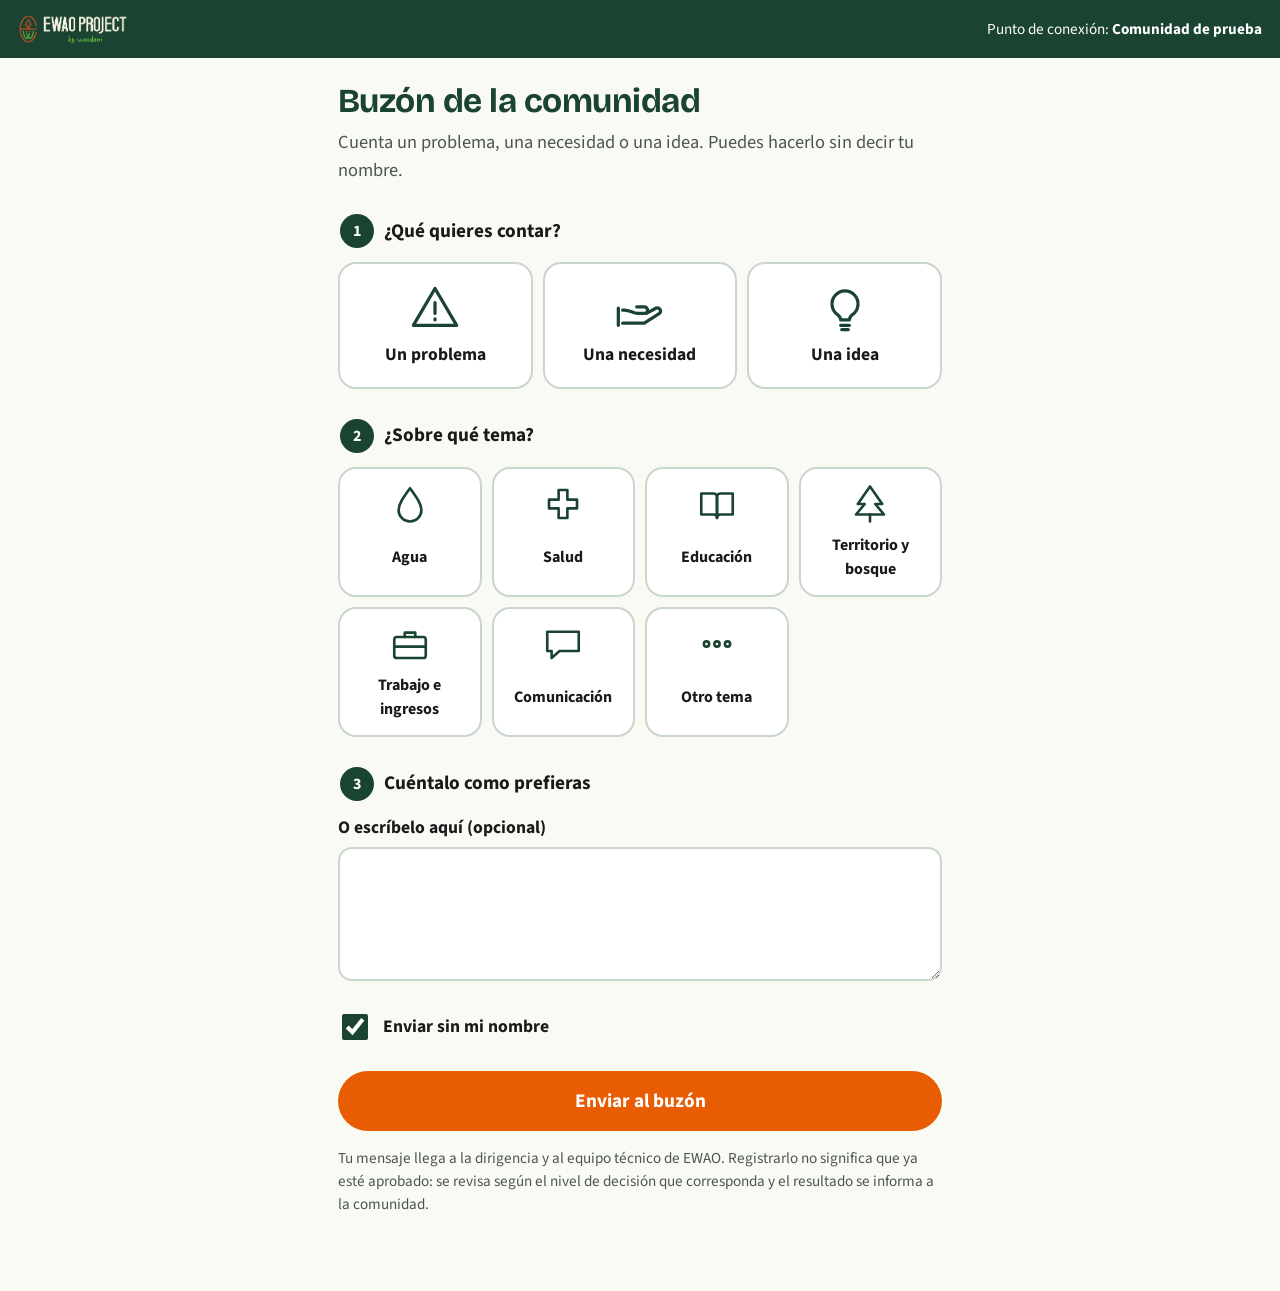
==== buzon/index.html @ 9b8c84fd "Add files via upload" ====
<!doctype html>
<html lang="es">
<head>
<meta charset="utf-8">
<meta name="viewport" content="width=device-width, initial-scale=1">
<title>Buzón comunitario Keweriono</title>
<meta name="robots" content="noindex">
<link rel="icon" href="../assets/img/favicon.png">
<link rel="preconnect" href="https://fonts.googleapis.com">
<link rel="preconnect" href="https://fonts.gstatic.com" crossorigin>
<link href="https://fonts.googleapis.com/css2?family=Bricolage+Grotesque:opsz,wght@12..96,700;12..96,800&family=Source+Sans+3:wght@400;600;700&display=swap" rel="stylesheet">
<link rel="stylesheet" href="buzon.css">
<script src="../config.js"></script>
</head>
<body>
<header class="bz-top">
  <img src="../assets/img/logo-ewao.png" alt="EWAO Project by Waodani" width="120" height="32">
  <p class="bz-place">Punto de conexión: <strong id="comunidad">Comunidad</strong></p>
</header>

<main class="bz">
  <h1>Buzón de la comunidad</h1>
  <p class="bz-lead">Cuenta un problema, una necesidad o una idea. Puedes hacerlo sin decir tu nombre.</p>

  <form id="bz" novalidate>
    <fieldset>
      <legend><span class="n">1</span>¿Qué quieres contar?</legend>
      <div class="big3">
        <label class="tile"><input type="radio" name="tipo" value="problema" required>
          <svg viewBox="0 0 48 48" aria-hidden="true"><path d="M24 6 44 40H4Z"/><path d="M24 19v10M24 34v1"/></svg><span>Un problema</span></label>
        <label class="tile"><input type="radio" name="tipo" value="necesidad">
          <svg viewBox="0 0 48 48" aria-hidden="true"><path d="M8 26c6-1 9 3 14 3h6a3 3 0 0 0 0-6h-7"/><path d="M8 38h20l14-9a3 3 0 0 0-3-5l-9 5"/><path d="M4 24v16"/></svg><span>Una necesidad</span></label>
        <label class="tile"><input type="radio" name="tipo" value="idea">
          <svg viewBox="0 0 48 48" aria-hidden="true"><path d="M17 30a12 12 0 1 1 14 0c-2 1.5-3 3-3 5H20c0-2-1-3.5-3-5Z"/><path d="M20 40h8M21 44h6"/></svg><span>Una idea</span></label>
      </div>
    </fieldset>

    <fieldset>
      <legend><span class="n">2</span>¿Sobre qué tema?</legend>
      <div class="grid-tema">
        <label class="tile sm"><input type="radio" name="tema" value="agua" required><svg viewBox="0 0 48 48" aria-hidden="true"><path d="M24 6c8 11 13 18 13 25a13 13 0 0 1-26 0c0-7 5-14 13-25Z"/></svg><span>Agua</span></label>
        <label class="tile sm"><input type="radio" name="tema" value="salud"><svg viewBox="0 0 48 48" aria-hidden="true"><path d="M19 8h10v11h11v10H29v11H19V29H8V19h11Z"/></svg><span>Salud</span></label>
        <label class="tile sm"><input type="radio" name="tema" value="educacion"><svg viewBox="0 0 48 48" aria-hidden="true"><path d="M6 12h14a4 4 0 0 1 4 4v24a4 4 0 0 0-4-4H6Z"/><path d="M42 12H28a4 4 0 0 0-4 4v24a4 4 0 0 1 4-4h14Z"/></svg><span>Educación</span></label>
        <label class="tile sm"><input type="radio" name="tema" value="territorio"><svg viewBox="0 0 48 48" aria-hidden="true"><path d="M24 4 10 24h8L8 36h32L30 24h8Z"/><path d="M24 36v8"/></svg><span>Territorio y bosque</span></label>
        <label class="tile sm"><input type="radio" name="tema" value="trabajo"><svg viewBox="0 0 48 48" aria-hidden="true"><rect x="6" y="16" width="36" height="24" rx="3"/><path d="M18 16v-5h12v5M6 27h36"/></svg><span>Trabajo e ingresos</span></label>
        <label class="tile sm"><input type="radio" name="tema" value="comunicacion"><svg viewBox="0 0 48 48" aria-hidden="true"><path d="M6 10h36v22H20l-9 8v-8H6Z"/></svg><span>Comunicación</span></label>
        <label class="tile sm"><input type="radio" name="tema" value="otro"><svg viewBox="0 0 48 48" aria-hidden="true"><circle cx="12" cy="24" r="3"/><circle cx="24" cy="24" r="3"/><circle cx="36" cy="24" r="3"/></svg><span>Otro tema</span></label>
      </div>
    </fieldset>

    <fieldset>
      <legend><span class="n">3</span>Cuéntalo como prefieras</legend>
      <a class="voice" id="voice" href="#" hidden>
        <svg viewBox="0 0 48 48" aria-hidden="true"><rect x="17" y="4" width="14" height="24" rx="7"/><path d="M10 22a14 14 0 0 0 28 0M24 36v8M16 44h16"/></svg>
        <span><strong>Enviar nota de voz</strong>Se abre WhatsApp. Puedes hablar en Wao Tededo o en español.</span>
      </a>
      <label class="lbl" for="msg">O escríbelo aquí (opcional)</label>
      <textarea id="msg" rows="4" maxlength="1500"></textarea>
    </fieldset>

    <fieldset class="anon">
      <label class="switch"><input type="checkbox" id="anon" checked><span>Enviar sin mi nombre</span></label>
      <div id="nameWrap" hidden>
        <label class="lbl" for="nombre">Tu nombre</label>
        <input id="nombre" autocomplete="name">
      </div>
    </fieldset>

    <p class="bz-err" id="err" role="alert" hidden>Elige qué quieres contar y el tema para poder enviarlo.</p>
    <button class="send" type="submit" id="send">Enviar al buzón</button>
    <p class="bz-small">Tu mensaje llega a la dirigencia y al equipo técnico de EWAO. Registrarlo no significa que ya esté aprobado: se revisa según el nivel de decisión que corresponda y el resultado se informa a la comunidad.</p>
  </form>

  <section class="done" id="done" hidden tabindex="-1">
    <svg viewBox="0 0 48 48" aria-hidden="true"><circle cx="24" cy="24" r="20"/><path d="M15 25l6 6 12-13"/></svg>
    <h2>Mensaje recibido</h2>
    <p>Gracias. La dirigencia y el equipo técnico de EWAO lo van a revisar. Verás el avance en el informe de tu comunidad.</p>
    <button class="send ghost" type="button" id="again">Enviar otro mensaje</button>
  </section>
</main>
<script src="buzon.js"></script>
</body>
</html>
---- buzon/buzon.css ----
[hidden] { display: none !important; }
:root { --selva: #1B4332; --rio: #40916C; --achiote: #E85D04; --arena: #FAFAF5; --carbon: #1A1A1A; --hoja: #E4EFE8; --linea: #C9D6CE; --gris: #4A5650; }
* { box-sizing: border-box; }
body { margin: 0; font-family: "Source Sans 3", system-ui, sans-serif; font-size: 1.1rem; line-height: 1.5; background: var(--arena); color: var(--carbon); }
:focus-visible { outline: 3px solid var(--achiote); outline-offset: 3px; }
.bz-top { background: var(--selva); color: #fff; padding: 14px 18px; display: flex; align-items: center; justify-content: space-between; gap: 12px; flex-wrap: wrap; }
.bz-top img { height: 30px; width: auto; }
.bz-place { margin: 0; font-size: .95rem; }
.bz { max-width: 640px; margin: 0 auto; padding: 26px 18px 60px; }
h1, h2 { font-family: "Bricolage Grotesque", system-ui, sans-serif; letter-spacing: -.015em; margin: 0; }
h1 { font-size: 2.1rem; line-height: 1.05; color: var(--selva); }
.bz-lead { margin: 10px 0 0; font-size: 1.15rem; color: var(--gris); }
fieldset { border: 0; padding: 0; margin: 30px 0 0; }
legend { font-weight: 700; font-size: 1.2rem; display: flex; align-items: center; gap: 10px; margin-bottom: 14px; }
.n { display: inline-grid; place-items: center; width: 34px; height: 34px; border-radius: 50%; background: var(--selva); color: #fff; font-size: 1rem; }
.big3 { display: grid; grid-template-columns: repeat(3, 1fr); gap: 10px; }
.grid-tema { display: grid; grid-template-columns: repeat(auto-fill, minmax(140px, 1fr)); gap: 10px; }
.tile { position: relative; display: grid; justify-items: center; gap: 8px; padding: 18px 8px; border: 2px solid var(--linea); border-radius: 18px; background: #fff; cursor: pointer; text-align: center; font-weight: 700; }
.tile.sm { padding: 14px 8px; font-size: 1rem; }
.tile input { position: absolute; opacity: 0; inset: 0; cursor: pointer; }
.tile svg { width: 52px; height: 52px; fill: none; stroke: var(--selva); stroke-width: 3; stroke-linecap: round; stroke-linejoin: round; }
.tile.sm svg { width: 42px; height: 42px; }
.tile:has(input:checked) { border-color: var(--selva); background: var(--hoja); box-shadow: inset 0 0 0 2px var(--selva); }
.tile:has(input:focus-visible) { outline: 3px solid var(--achiote); outline-offset: 2px; }
.voice { display: flex; gap: 14px; align-items: center; padding: 16px; border-radius: 18px; background: var(--rio); color: #fff; text-decoration: none; margin-bottom: 18px; }
.voice svg { width: 46px; height: 46px; flex: none; fill: none; stroke: #fff; stroke-width: 3; stroke-linecap: round; }
.voice strong { display: block; font-size: 1.15rem; }
.voice span { font-size: .98rem; }
.lbl { display: block; font-weight: 700; margin-bottom: 6px; }
textarea, input:not([type]) { width: 100%; font: inherit; padding: 12px 14px; border: 2px solid var(--linea); border-radius: 14px; background: #fff; }
.anon { margin-top: 22px; }
.switch { display: flex; align-items: center; gap: 12px; font-weight: 700; cursor: pointer; }
.switch input { width: 26px; height: 26px; accent-color: var(--selva); }
#nameWrap { margin-top: 14px; }
.send { margin-top: 28px; width: 100%; min-height: 60px; border: 0; border-radius: 999px; background: var(--achiote); color: #fff; font: 700 1.2rem "Source Sans 3", sans-serif; cursor: pointer; }
.send[disabled] { opacity: .6; }
.send.ghost { background: transparent; color: var(--selva); border: 2px solid var(--selva); }
.bz-err { color: #c2410c; font-weight: 700; margin: 18px 0 0; }
.bz-small { font-size: .95rem; color: var(--gris); margin-top: 16px; }
.done { text-align: center; padding-top: 30px; }
.done svg { width: 84px; height: 84px; fill: none; stroke: var(--rio); stroke-width: 3; stroke-linecap: round; stroke-linejoin: round; }
.done h2 { font-size: 1.9rem; color: var(--selva); margin-top: 10px; }
.done p { color: var(--gris); }
@media (max-width: 420px) { .big3 { grid-template-columns: 1fr; } .big3 .tile { grid-template-columns: 52px 1fr; justify-items: start; align-items: center; text-align: left; padding: 14px 16px; } }
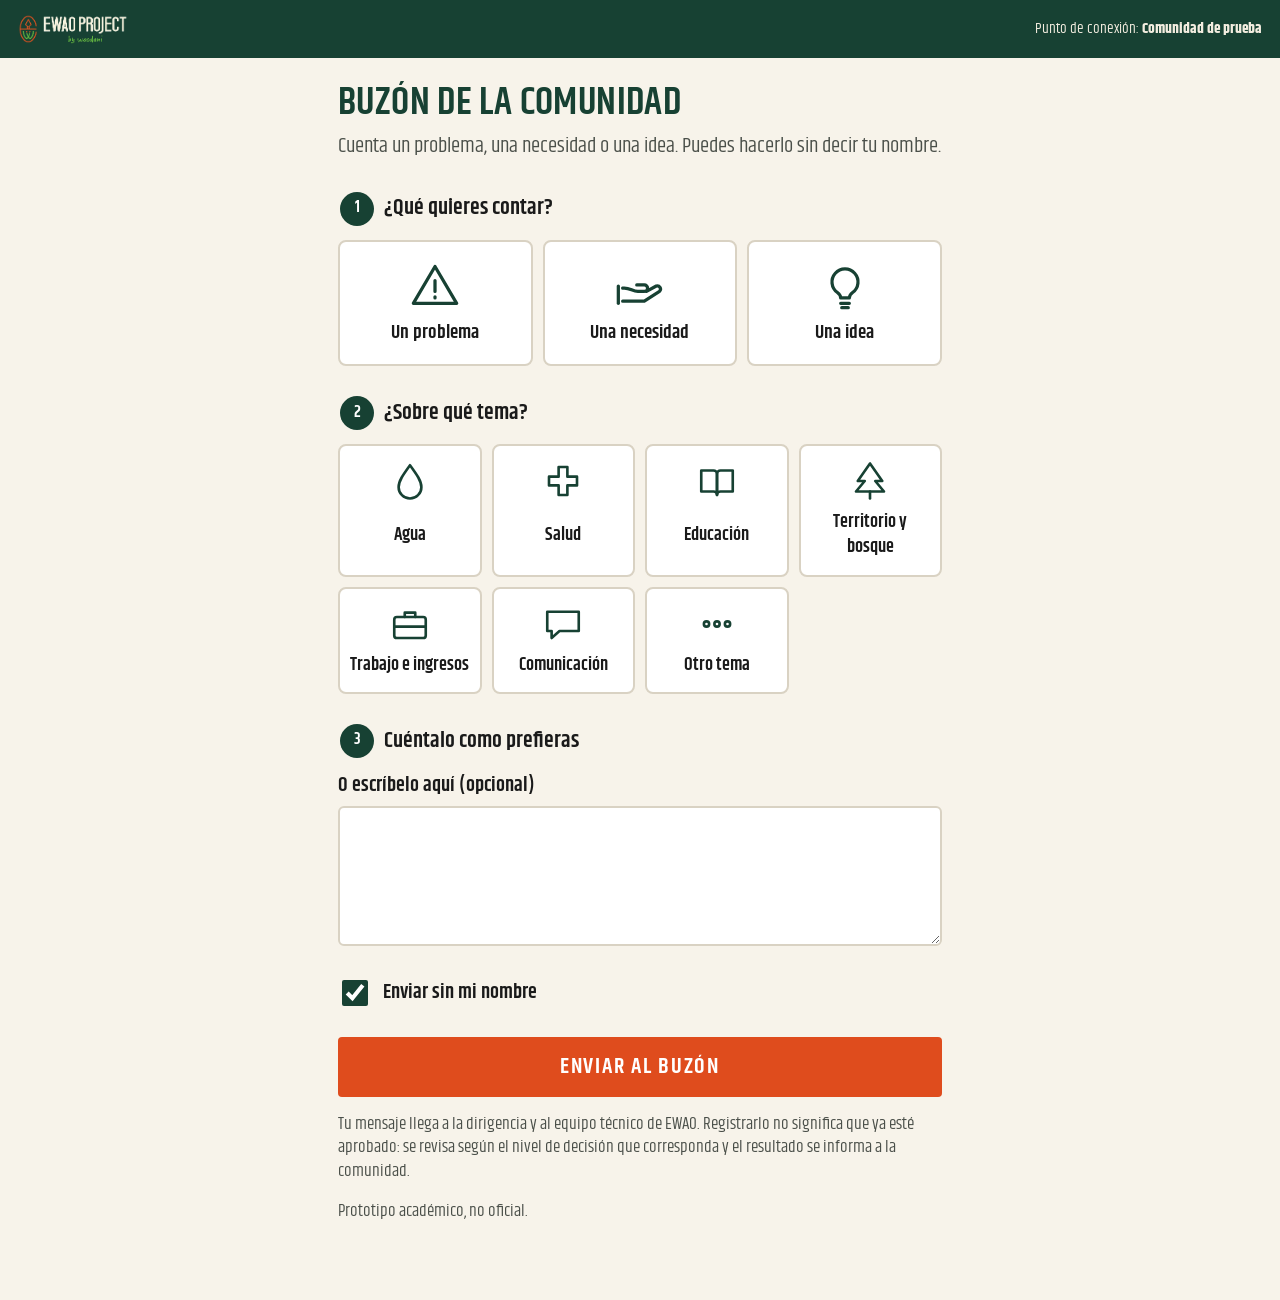
==== commit 87b1e189: "Buzón con estilo oficial EWAO" ====
--- a/buzon/index.html
+++ b/buzon/index.html
@@ -8,7 +8,7 @@
 <link rel="icon" href="../assets/img/favicon.png">
 <link rel="preconnect" href="https://fonts.googleapis.com">
 <link rel="preconnect" href="https://fonts.gstatic.com" crossorigin>
-<link href="https://fonts.googleapis.com/css2?family=Bricolage+Grotesque:opsz,wght@12..96,700;12..96,800&family=Source+Sans+3:wght@400;600;700&display=swap" rel="stylesheet">
+<link href="https://fonts.googleapis.com/css2?family=Khand:wght@400;500;600;700&family=Truculenta:wght@700&display=swap" rel="stylesheet">
 <link rel="stylesheet" href="buzon.css">
 <script src="../config.js"></script>
 </head>
@@ -77,6 +77,7 @@
     <p>Gracias. La dirigencia y el equipo técnico de EWAO lo van a revisar. Verás el avance en el informe de tu comunidad.</p>
     <button class="send ghost" type="button" id="again">Enviar otro mensaje</button>
   </section>
+  <p class="bz-small bz-proto">Prototipo académico, no oficial.</p>
 </main>
 <script src="buzon.js"></script>
 </body>
--- a/buzon/buzon.css
+++ b/buzon/buzon.css
@@ -1,44 +1,44 @@
 [hidden] { display: none !important; }
-:root { --selva: #1B4332; --rio: #40916C; --achiote: #E85D04; --arena: #FAFAF5; --carbon: #1A1A1A; --hoja: #E4EFE8; --linea: #C9D6CE; --gris: #4A5650; }
+:root { --selva: #174133; --rio: #2F6B55; --achiote: #DF4C1D; --marfil: #F3EDE0; --arena: #F7F3EA; --carbon: #1A1A1A; --hoja: #E4EBE3; --linea: #D9D2C3; --gris: #4A4F49; }
 * { box-sizing: border-box; }
-body { margin: 0; font-family: "Source Sans 3", system-ui, sans-serif; font-size: 1.1rem; line-height: 1.5; background: var(--arena); color: var(--carbon); }
+body { margin: 0; font-family: "Khand", system-ui, sans-serif; font-size: 1.25rem; line-height: 1.4; background: var(--arena); color: var(--carbon); }
 :focus-visible { outline: 3px solid var(--achiote); outline-offset: 3px; }
-.bz-top { background: var(--selva); color: #fff; padding: 14px 18px; display: flex; align-items: center; justify-content: space-between; gap: 12px; flex-wrap: wrap; }
+.bz-top { background: var(--selva); color: var(--marfil); padding: 14px 18px; display: flex; align-items: center; justify-content: space-between; gap: 12px; flex-wrap: wrap; }
 .bz-top img { height: 30px; width: auto; }
 .bz-place { margin: 0; font-size: .95rem; }
 .bz { max-width: 640px; margin: 0 auto; padding: 26px 18px 60px; }
-h1, h2 { font-family: "Bricolage Grotesque", system-ui, sans-serif; letter-spacing: -.015em; margin: 0; }
-h1 { font-size: 2.1rem; line-height: 1.05; color: var(--selva); }
-.bz-lead { margin: 10px 0 0; font-size: 1.15rem; color: var(--gris); }
+h1, h2 { font-family: "Khand", system-ui, sans-serif; font-weight: 600; text-transform: uppercase; letter-spacing: .01em; margin: 0; }
+h1 { font-size: 2.4rem; line-height: 1; color: var(--selva); }
+.bz-lead { margin: 10px 0 0; font-size: 1.3rem; color: var(--gris); }
 fieldset { border: 0; padding: 0; margin: 30px 0 0; }
-legend { font-weight: 700; font-size: 1.2rem; display: flex; align-items: center; gap: 10px; margin-bottom: 14px; }
+legend { font-weight: 600; font-size: 1.35rem; display: flex; align-items: center; gap: 10px; margin-bottom: 14px; }
 .n { display: inline-grid; place-items: center; width: 34px; height: 34px; border-radius: 50%; background: var(--selva); color: #fff; font-size: 1rem; }
 .big3 { display: grid; grid-template-columns: repeat(3, 1fr); gap: 10px; }
 .grid-tema { display: grid; grid-template-columns: repeat(auto-fill, minmax(140px, 1fr)); gap: 10px; }
-.tile { position: relative; display: grid; justify-items: center; gap: 8px; padding: 18px 8px; border: 2px solid var(--linea); border-radius: 18px; background: #fff; cursor: pointer; text-align: center; font-weight: 700; }
-.tile.sm { padding: 14px 8px; font-size: 1rem; }
+.tile { position: relative; display: grid; justify-items: center; gap: 8px; padding: 18px 8px; border: 2px solid var(--linea); border-radius: 8px; background: #fff; cursor: pointer; text-align: center; font-weight: 600; font-size: 1.2rem; }
+.tile.sm { padding: 14px 8px; font-size: 1.12rem; }
 .tile input { position: absolute; opacity: 0; inset: 0; cursor: pointer; }
 .tile svg { width: 52px; height: 52px; fill: none; stroke: var(--selva); stroke-width: 3; stroke-linecap: round; stroke-linejoin: round; }
 .tile.sm svg { width: 42px; height: 42px; }
 .tile:has(input:checked) { border-color: var(--selva); background: var(--hoja); box-shadow: inset 0 0 0 2px var(--selva); }
 .tile:has(input:focus-visible) { outline: 3px solid var(--achiote); outline-offset: 2px; }
-.voice { display: flex; gap: 14px; align-items: center; padding: 16px; border-radius: 18px; background: var(--rio); color: #fff; text-decoration: none; margin-bottom: 18px; }
+.voice { display: flex; gap: 14px; align-items: center; padding: 16px; border-radius: 8px; background: var(--rio); color: #fff; text-decoration: none; margin-bottom: 18px; }
 .voice svg { width: 46px; height: 46px; flex: none; fill: none; stroke: #fff; stroke-width: 3; stroke-linecap: round; }
 .voice strong { display: block; font-size: 1.15rem; }
 .voice span { font-size: .98rem; }
-.lbl { display: block; font-weight: 700; margin-bottom: 6px; }
-textarea, input:not([type]) { width: 100%; font: inherit; padding: 12px 14px; border: 2px solid var(--linea); border-radius: 14px; background: #fff; }
+.lbl { display: block; font-weight: 600; margin-bottom: 6px; }
+textarea, input:not([type]) { width: 100%; font: inherit; padding: 12px 14px; border: 2px solid var(--linea); border-radius: 6px; background: #fff; }
 .anon { margin-top: 22px; }
-.switch { display: flex; align-items: center; gap: 12px; font-weight: 700; cursor: pointer; }
+.switch { display: flex; align-items: center; gap: 12px; font-weight: 600; cursor: pointer; }
 .switch input { width: 26px; height: 26px; accent-color: var(--selva); }
 #nameWrap { margin-top: 14px; }
-.send { margin-top: 28px; width: 100%; min-height: 60px; border: 0; border-radius: 999px; background: var(--achiote); color: #fff; font: 700 1.2rem "Source Sans 3", sans-serif; cursor: pointer; }
+.send { margin-top: 28px; width: 100%; min-height: 60px; border: 0; border-radius: 4px; background: var(--achiote); color: #fff; font: 600 1.35rem "Khand", sans-serif; text-transform: uppercase; letter-spacing: .08em; cursor: pointer; }
 .send[disabled] { opacity: .6; }
 .send.ghost { background: transparent; color: var(--selva); border: 2px solid var(--selva); }
-.bz-err { color: #c2410c; font-weight: 700; margin: 18px 0 0; }
-.bz-small { font-size: .95rem; color: var(--gris); margin-top: 16px; }
+.bz-err { color: #b3361a; font-weight: 600; margin: 18px 0 0; }
+.bz-small { font-size: 1.05rem; color: var(--gris); margin-top: 16px; }
 .done { text-align: center; padding-top: 30px; }
 .done svg { width: 84px; height: 84px; fill: none; stroke: var(--rio); stroke-width: 3; stroke-linecap: round; stroke-linejoin: round; }
-.done h2 { font-size: 1.9rem; color: var(--selva); margin-top: 10px; }
+.done h2 { font-size: 2.2rem; color: var(--selva); margin-top: 10px; }
 .done p { color: var(--gris); }
 @media (max-width: 420px) { .big3 { grid-template-columns: 1fr; } .big3 .tile { grid-template-columns: 52px 1fr; justify-items: start; align-items: center; text-align: left; padding: 14px 16px; } }
